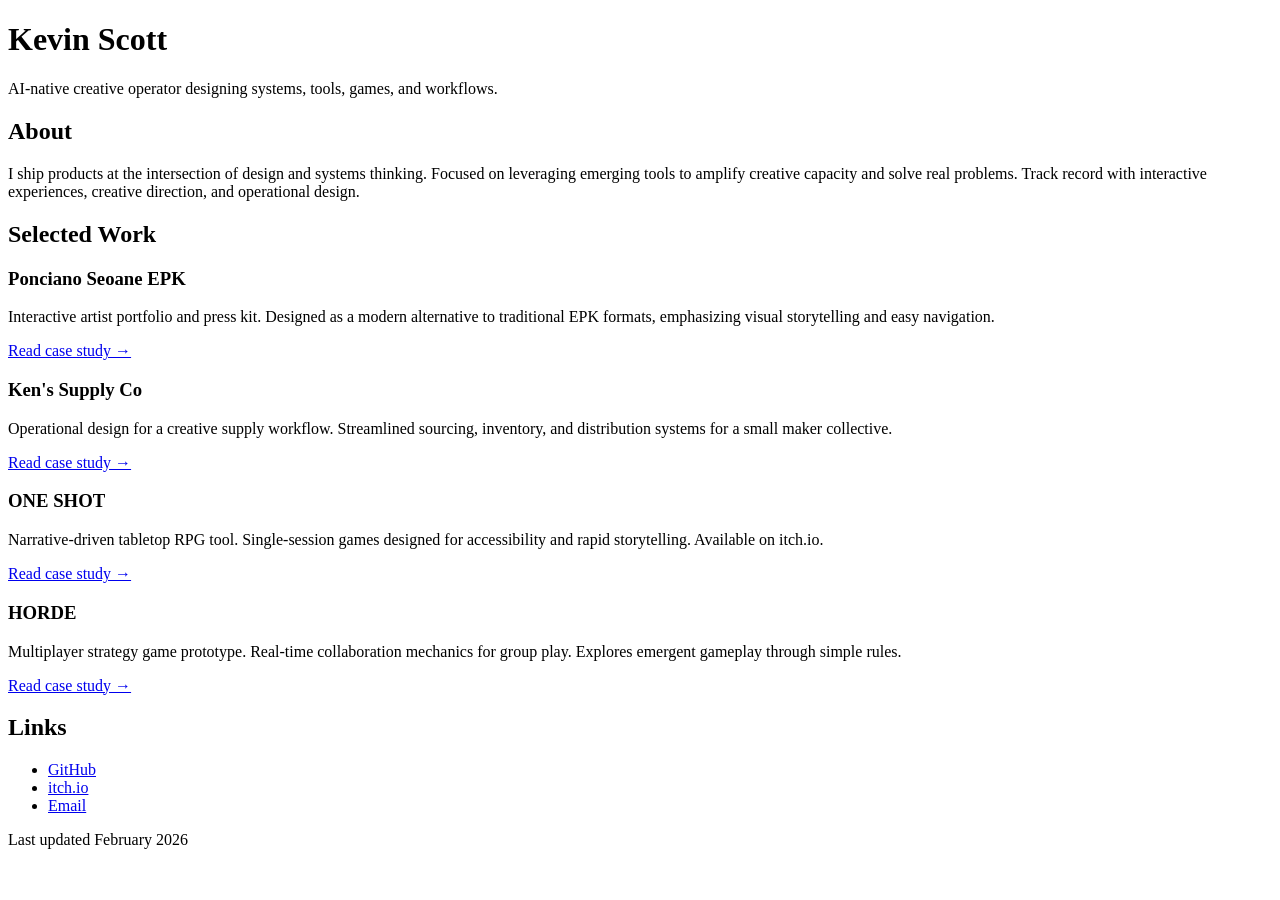
==== index.html @ b0e947a8 "Add initial HTML structure for personal website" ====
<!DOCTYPE html>
<html lang="en">
<head>
    <meta charset="UTF-8">
    <meta name="viewport" content="width=device-width, initial-scale=1.0">
    <meta name="description" content="Kevin Scott - AI-native creative operator. Systems, tools, games, workflows.">
    <title>Kevin Scott</title>
    <link rel="stylesheet" href="styles.css">
</head>
<body>
    <div class="container">
        <header>
            <h1>Kevin Scott</h1>
            <p class="tagline">AI-native creative operator designing systems, tools, games, and workflows.</p>
        </header>

        <section class="about">
            <h2>About</h2>
            <p>I ship products at the intersection of design and systems thinking. Focused on leveraging emerging tools to amplify creative capacity and solve real problems. Track record with interactive experiences, creative direction, and operational design.</p>
        </section>

        <section class="selected-work">
            <h2>Selected Work</h2>
            <div class="projects-grid">
                <article class="project-card">
                    <h3>Ponciano Seoane EPK</h3>
                    <p>Interactive artist portfolio and press kit. Designed as a modern alternative to traditional EPK formats, emphasizing visual storytelling and easy navigation.</p>
                    <a href="projects/ponciano-epk.html" class="card-link">Read case study →</a>
                </article>

                <article class="project-card">
                    <h3>Ken's Supply Co</h3>
                    <p>Operational design for a creative supply workflow. Streamlined sourcing, inventory, and distribution systems for a small maker collective.</p>
                    <a href="projects/kens-supply-co.html" class="card-link">Read case study →</a>
                </article>

                <article class="project-card">
                    <h3>ONE SHOT</h3>
                    <p>Narrative-driven tabletop RPG tool. Single-session games designed for accessibility and rapid storytelling. Available on itch.io.</p>
                    <a href="projects/one-shot.html" class="card-link">Read case study →</a>
                </article>

                <article class="project-card">
                    <h3>HORDE</h3>
                    <p>Multiplayer strategy game prototype. Real-time collaboration mechanics for group play. Explores emergent gameplay through simple rules.</p>
                    <a href="projects/horde.html" class="card-link">Read case study →</a>
                </article>
            </div>
        </section>

        <section class="links-section">
            <h2>Links</h2>
            <ul class="links-list">
                <li><a href="https://github.com" target="_blank">GitHub</a></li>
                <li><a href="https://itch.io" target="_blank">itch.io</a></li>
                <li><a href="mailto:hello@example.com">Email</a></li>
            </ul>
        </section>

        <footer>
            <p>Last updated <span id="last-updated">February 2026</span></p>
        </footer>
    </div>
</body>
</html>
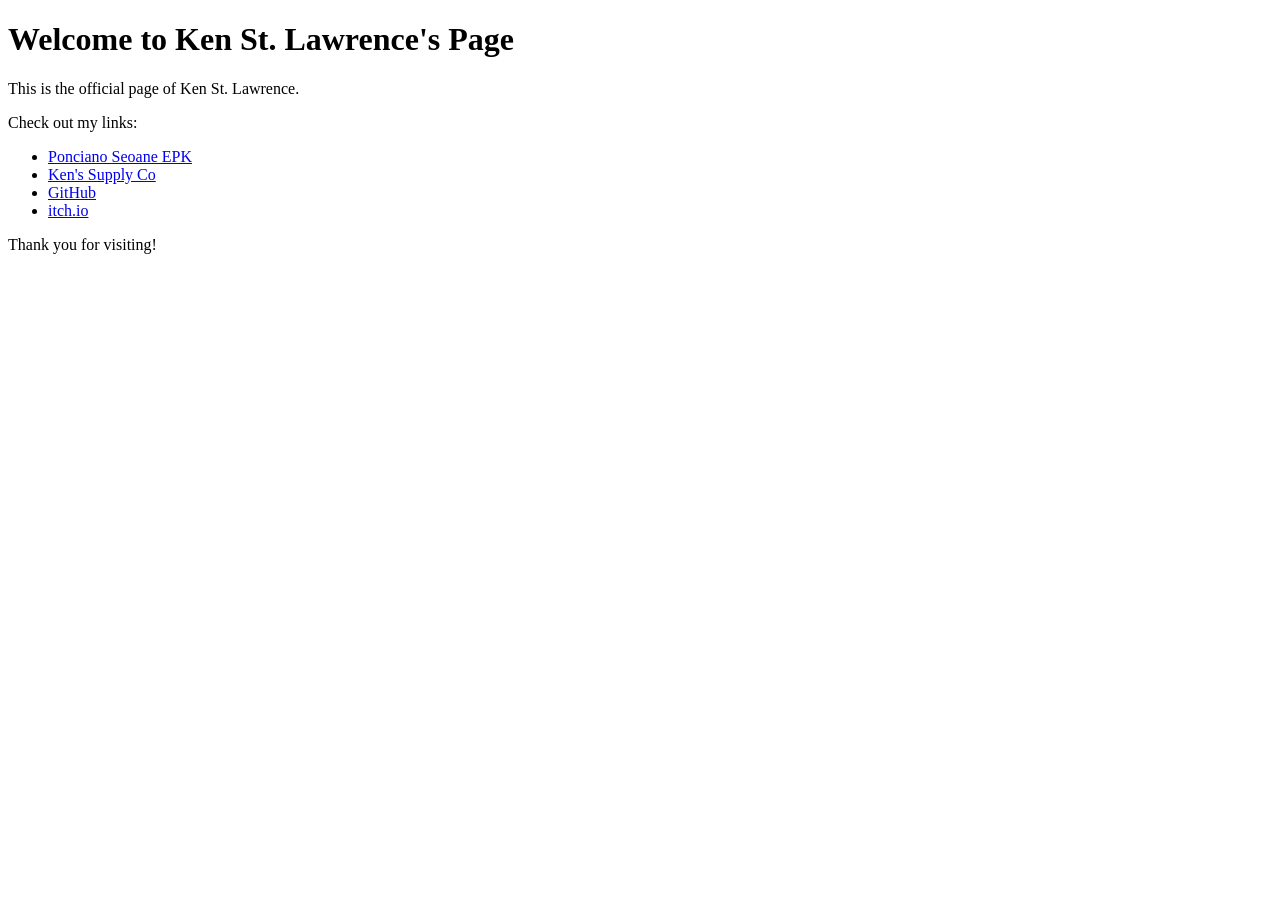
==== commit 4530a247: "Update index.html to change 'Kevin Scott' to 'Ken St. Lawrence' and update links" ====
--- a/index.html
+++ b/index.html
@@ -3,63 +3,18 @@
 <head>
     <meta charset="UTF-8">
     <meta name="viewport" content="width=device-width, initial-scale=1.0">
-    <meta name="description" content="Kevin Scott - AI-native creative operator. Systems, tools, games, workflows.">
-    <title>Kevin Scott</title>
-    <link rel="stylesheet" href="styles.css">
+    <title>Ken St. Lawrence</title>
 </head>
 <body>
-    <div class="container">
-        <header>
-            <h1>Kevin Scott</h1>
-            <p class="tagline">AI-native creative operator designing systems, tools, games, and workflows.</p>
-        </header>
-
-        <section class="about">
-            <h2>About</h2>
-            <p>I ship products at the intersection of design and systems thinking. Focused on leveraging emerging tools to amplify creative capacity and solve real problems. Track record with interactive experiences, creative direction, and operational design.</p>
-        </section>
-
-        <section class="selected-work">
-            <h2>Selected Work</h2>
-            <div class="projects-grid">
-                <article class="project-card">
-                    <h3>Ponciano Seoane EPK</h3>
-                    <p>Interactive artist portfolio and press kit. Designed as a modern alternative to traditional EPK formats, emphasizing visual storytelling and easy navigation.</p>
-                    <a href="projects/ponciano-epk.html" class="card-link">Read case study →</a>
-                </article>
-
-                <article class="project-card">
-                    <h3>Ken's Supply Co</h3>
-                    <p>Operational design for a creative supply workflow. Streamlined sourcing, inventory, and distribution systems for a small maker collective.</p>
-                    <a href="projects/kens-supply-co.html" class="card-link">Read case study →</a>
-                </article>
-
-                <article class="project-card">
-                    <h3>ONE SHOT</h3>
-                    <p>Narrative-driven tabletop RPG tool. Single-session games designed for accessibility and rapid storytelling. Available on itch.io.</p>
-                    <a href="projects/one-shot.html" class="card-link">Read case study →</a>
-                </article>
-
-                <article class="project-card">
-                    <h3>HORDE</h3>
-                    <p>Multiplayer strategy game prototype. Real-time collaboration mechanics for group play. Explores emergent gameplay through simple rules.</p>
-                    <a href="projects/horde.html" class="card-link">Read case study →</a>
-                </article>
-            </div>
-        </section>
-
-        <section class="links-section">
-            <h2>Links</h2>
-            <ul class="links-list">
-                <li><a href="https://github.com" target="_blank">GitHub</a></li>
-                <li><a href="https://itch.io" target="_blank">itch.io</a></li>
-                <li><a href="mailto:hello@example.com">Email</a></li>
-            </ul>
-        </section>
-
-        <footer>
-            <p>Last updated <span id="last-updated">February 2026</span></p>
-        </footer>
-    </div>
+    <h1>Welcome to Ken St. Lawrence's Page</h1>
+    <p>This is the official page of Ken St. Lawrence.</p>
+    <p>Check out my links:</p>
+    <ul>
+        <li><a href="https://ponciano-seoane-press.framer.website/">Ponciano Seoane EPK</a></li>
+        <li><a href="https://www.ebay.com/usr/kens_supply_co">Ken's Supply Co</a></li>
+        <li><a href="https://github.com/KenStLawrence">GitHub</a></li>
+        <li><a href="https://ggops.itch.io/">itch.io</a></li>
+    </ul>
+    <p>Thank you for visiting!</p>
 </body>
-</html>
+</html>
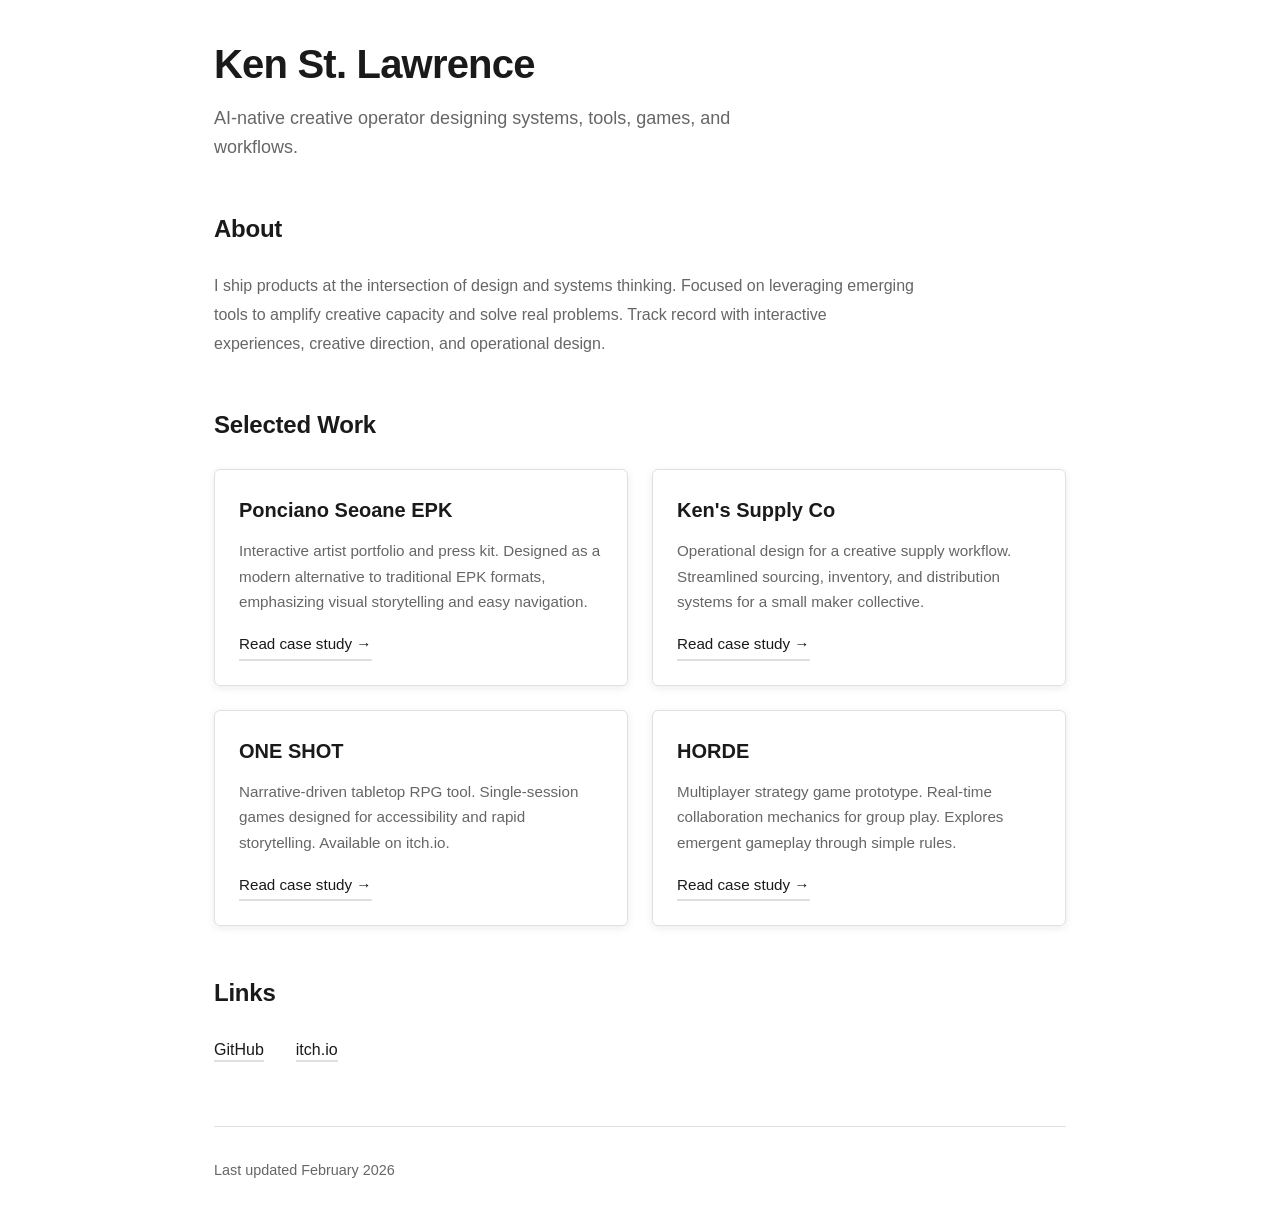
==== commit e74f5781: "Revamp index.html with new layout and content Updated the structure and content of the HTML page to " ====
--- a/index.html
+++ b/index.html
@@ -3,18 +3,62 @@
 <head>
     <meta charset="UTF-8">
     <meta name="viewport" content="width=device-width, initial-scale=1.0">
+    <meta name="description" content="Ken St. Lawrence - AI-native creative operator. Systems, tools, games, workflows.">
     <title>Ken St. Lawrence</title>
+    <link rel="stylesheet" href="styles.css">
 </head>
 <body>
-    <h1>Welcome to Ken St. Lawrence's Page</h1>
-    <p>This is the official page of Ken St. Lawrence.</p>
-    <p>Check out my links:</p>
-    <ul>
-        <li><a href="https://ponciano-seoane-press.framer.website/">Ponciano Seoane EPK</a></li>
-        <li><a href="https://www.ebay.com/usr/kens_supply_co">Ken's Supply Co</a></li>
-        <li><a href="https://github.com/KenStLawrence">GitHub</a></li>
-        <li><a href="https://ggops.itch.io/">itch.io</a></li>
-    </ul>
-    <p>Thank you for visiting!</p>
+    <div class="container">
+        <header>
+            <h1>Ken St. Lawrence</h1>
+            <p class="tagline">AI-native creative operator designing systems, tools, games, and workflows.</p>
+        </header>
+
+        <section class="about">
+            <h2>About</h2>
+            <p>I ship products at the intersection of design and systems thinking. Focused on leveraging emerging tools to amplify creative capacity and solve real problems. Track record with interactive experiences, creative direction, and operational design.</p>
+        </section>
+
+        <section class="selected-work">
+            <h2>Selected Work</h2>
+            <div class="projects-grid">
+                <article class="project-card">
+                    <h3>Ponciano Seoane EPK</h3>
+                    <p>Interactive artist portfolio and press kit. Designed as a modern alternative to traditional EPK formats, emphasizing visual storytelling and easy navigation.</p>
+                    <a href="projects/ponciano-epk.html" class="card-link">Read case study →</a>
+                </article>
+
+                <article class="project-card">
+                    <h3>Ken's Supply Co</h3>
+                    <p>Operational design for a creative supply workflow. Streamlined sourcing, inventory, and distribution systems for a small maker collective.</p>
+                    <a href="projects/kens-supply-co.html" class="card-link">Read case study →</a>
+                </article>
+
+                <article class="project-card">
+                    <h3>ONE SHOT</h3>
+                    <p>Narrative-driven tabletop RPG tool. Single-session games designed for accessibility and rapid storytelling. Available on itch.io.</p>
+                    <a href="projects/one-shot.html" class="card-link">Read case study →</a>
+                </article>
+
+                <article class="project-card">
+                    <h3>HORDE</h3>
+                    <p>Multiplayer strategy game prototype. Real-time collaboration mechanics for group play. Explores emergent gameplay through simple rules.</p>
+                    <a href="projects/horde.html" class="card-link">Read case study →</a>
+                </article>
+            </div>
+        </section>
+
+        <section class="links-section">
+            <h2>Links</h2>
+            <ul class="links-list">
+                <li><a href="https://github.com/KenStLawrence" target="_blank">GitHub</a></li>
+                <li><a href="https://ggops.itch.io/" target="_blank">itch.io</a></li>
+            </ul>
+        </section>
+
+        <footer>
+            <p>Last updated <span id="last-updated">February 2026</span></p>
+        </footer>
+    </div>
 </body>
-</html>+</html>
--- a/styles.css
+++ b/styles.css
@@ -0,0 +1,266 @@
+/* System font stack for modern, clean appearance */
+:root {
+    --font-family: -apple-system, BlinkMacSystemFont, "Segoe UI", Roboto, "Helvetica Neue", Arial, sans-serif;
+    --text-dark: #1a1a1a;
+    --text-light: #666;
+    --bg-white: #ffffff;
+    --border-color: #e0e0e0;
+    --shadow: 0 2px 8px rgba(0, 0, 0, 0.08);
+}
+
+* {
+    margin: 0;
+    padding: 0;
+    box-sizing: border-box;
+}
+
+html {
+    scroll-behavior: smooth;
+}
+
+body {
+    font-family: var(--font-family);
+    background-color: var(--bg-white);
+    color: var(--text-dark);
+    line-height: 1.6;
+}
+
+.container {
+    max-width: 900px;
+    margin: 0 auto;
+    padding: 2rem 1.5rem;
+}
+
+/* Header */
+header {
+    margin-bottom: 3rem;
+}
+
+header h1 {
+    font-size: 2.5rem;
+    font-weight: 600;
+    margin-bottom: 0.5rem;
+    letter-spacing: -0.02em;
+}
+
+.tagline {
+    font-size: 1.125rem;
+    color: var(--text-light);
+    max-width: 600px;
+}
+
+/* Sections */
+section {
+    margin-bottom: 3rem;
+}
+
+h2 {
+    font-size: 1.5rem;
+    font-weight: 600;
+    margin-bottom: 1.5rem;
+    letter-spacing: -0.01em;
+}
+
+/* About section */
+.about p {
+    font-size: 1rem;
+    color: var(--text-light);
+    line-height: 1.8;
+    max-width: 700px;
+}
+
+/* Projects grid */
+.projects-grid {
+    display: grid;
+    grid-template-columns: repeat(auto-fit, minmax(400px, 1fr));
+    gap: 1.5rem;
+}
+
+.project-card {
+    padding: 1.5rem;
+    border: 1px solid var(--border-color);
+    border-radius: 6px;
+    background-color: var(--bg-white);
+    box-shadow: var(--shadow);
+    transition: box-shadow 0.2s ease;
+}
+
+.project-card:hover {
+    box-shadow: 0 4px 12px rgba(0, 0, 0, 0.12);
+}
+
+.project-card h3 {
+    font-size: 1.25rem;
+    font-weight: 600;
+    margin-bottom: 0.75rem;
+}
+
+.project-card p {
+    font-size: 0.95rem;
+    color: var(--text-light);
+    margin-bottom: 1rem;
+    line-height: 1.7;
+}
+
+.card-link {
+    display: inline-block;
+    color: var(--text-dark);
+    text-decoration: none;
+    font-weight: 500;
+    font-size: 0.95rem;
+    border-bottom: 2px solid var(--border-color);
+    padding-bottom: 2px;
+    transition: border-color 0.2s ease;
+}
+
+.card-link:hover {
+    border-bottom-color: var(--text-dark);
+}
+
+/* Links section */
+.links-list {
+    list-style: none;
+    display: flex;
+    gap: 2rem;
+    flex-wrap: wrap;
+}
+
+.links-list a {
+    color: var(--text-dark);
+    text-decoration: none;
+    font-weight: 500;
+    border-bottom: 2px solid var(--border-color);
+    padding-bottom: 2px;
+    transition: border-color 0.2s ease;
+}
+
+.links-list a:hover {
+    border-bottom-color: var(--text-dark);
+}
+
+/* Footer */
+footer {
+    margin-top: 4rem;
+    padding-top: 2rem;
+    border-top: 1px solid var(--border-color);
+    color: var(--text-light);
+    font-size: 0.9rem;
+}
+
+/* Case study pages */
+.case-study {
+    max-width: 750px;
+    margin: 0 auto;
+}
+
+.case-study h1 {
+    font-size: 2rem;
+    font-weight: 600;
+    margin-bottom: 0.5rem;
+}
+
+.meta {
+    font-size: 0.95rem;
+    color: var(--text-light);
+    margin-bottom: 2rem;
+    padding-bottom: 1.5rem;
+    border-bottom: 1px solid var(--border-color);
+}
+
+.case-study h2 {
+    font-size: 1.25rem;
+    margin-top: 2rem;
+    margin-bottom: 1rem;
+}
+
+.case-study ul {
+    margin-left: 1.5rem;
+    margin-bottom: 1.5rem;
+    color: var(--text-light);
+}
+
+.case-study li {
+    margin-bottom: 0.75rem;
+    line-height: 1.7;
+}
+
+.case-study p {
+    color: var(--text-light);
+    margin-bottom: 1rem;
+    line-height: 1.8;
+}
+
+.case-study-links {
+    margin-top: 2.5rem;
+    padding-top: 1.5rem;
+    border-top: 1px solid var(--border-color);
+}
+
+.case-study-links p {
+    margin-bottom: 0.5rem;
+}
+
+.case-study-links a {
+    color: var(--text-dark);
+    text-decoration: none;
+    font-weight: 500;
+    border-bottom: 2px solid var(--border-color);
+    padding-bottom: 2px;
+    transition: border-color 0.2s ease;
+}
+
+.case-study-links a:hover {
+    border-bottom-color: var(--text-dark);
+}
+
+.back-link {
+    display: inline-block;
+    margin-bottom: 2rem;
+    color: var(--text-dark);
+    text-decoration: none;
+    font-weight: 500;
+    border-bottom: 2px solid var(--border-color);
+    padding-bottom: 2px;
+    transition: border-color 0.2s ease;
+}
+
+.back-link:hover {
+    border-bottom-color: var(--text-dark);
+}
+
+/* Mobile responsive */
+@media (max-width: 768px) {
+    header h1 {
+        font-size: 2rem;
+    }
+
+    .tagline {
+        font-size: 1rem;
+    }
+
+    .projects-grid {
+        grid-template-columns: 1fr;
+    }
+
+    .links-list {
+        gap: 1rem;
+    }
+
+    .case-study h1 {
+        font-size: 1.5rem;
+    }
+}
+
+@media (max-width: 480px) {
+    .container {
+        padding: 1.5rem 1rem;
+    }
+
+    header h1 {
+        font-size: 1.75rem;
+    }
+
+    h2 {
+        font-size: 1.25rem;
+    }
+}
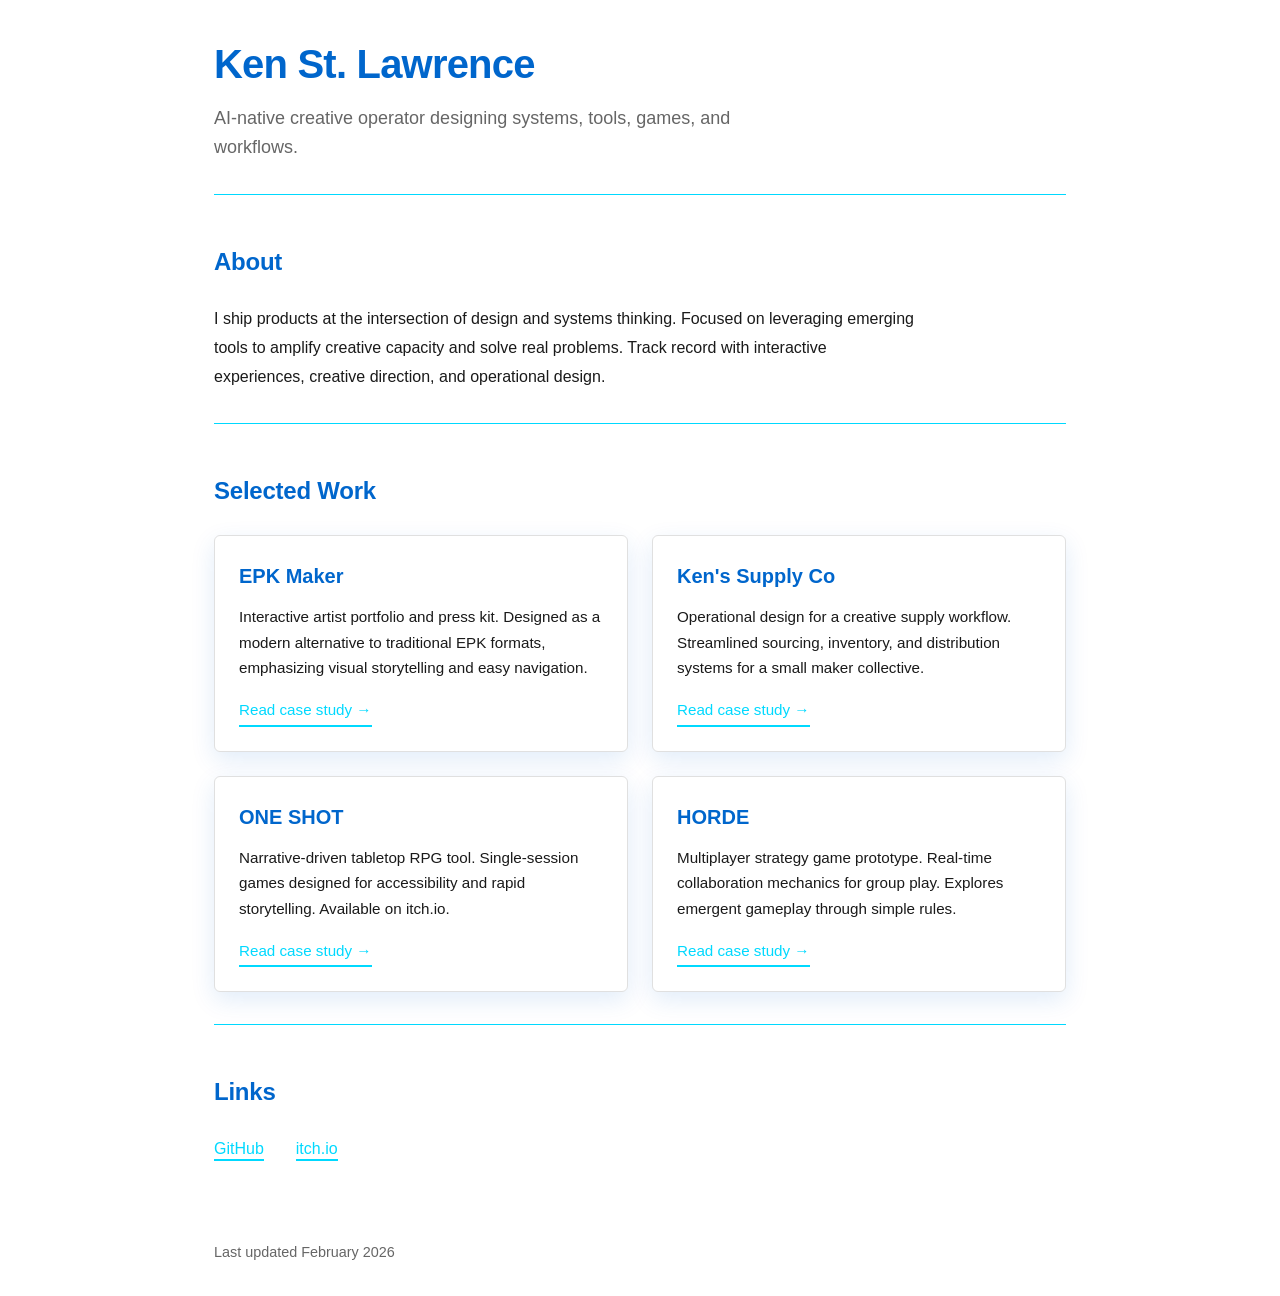
==== commit c49bcee1: "Update index.html" ====
--- a/index.html
+++ b/index.html
@@ -23,7 +23,7 @@
             <h2>Selected Work</h2>
             <div class="projects-grid">
                 <article class="project-card">
-                    <h3>Ponciano Seoane EPK</h3>
+                    <h3>EPK Maker</h3>
                     <p>Interactive artist portfolio and press kit. Designed as a modern alternative to traditional EPK formats, emphasizing visual storytelling and easy navigation.</p>
                     <a href="projects/ponciano-epk.html" class="card-link">Read case study →</a>
                 </article>
@@ -37,13 +37,13 @@
                 <article class="project-card">
                     <h3>ONE SHOT</h3>
                     <p>Narrative-driven tabletop RPG tool. Single-session games designed for accessibility and rapid storytelling. Available on itch.io.</p>
-                    <a href="projects/one-shot.html" class="card-link">Read case study →</a>
+                    <a href="projects/teledot.html" class="card-link">Read case study →</a>
                 </article>
 
                 <article class="project-card">
                     <h3>HORDE</h3>
                     <p>Multiplayer strategy game prototype. Real-time collaboration mechanics for group play. Explores emergent gameplay through simple rules.</p>
-                    <a href="projects/horde.html" class="card-link">Read case study →</a>
+                    <a href="projects/Multi Agent Verification.html" class="card-link">Read case study →</a>
                 </article>
             </div>
         </section>
--- a/styles.css
+++ b/styles.css
@@ -1,11 +1,13 @@
 /* System font stack for modern, clean appearance */
 :root {
-    --font-family: -apple-system, BlinkMacSystemFont, "Segoe UI", Roboto, "Helvetica Neue", Arial, sans-serif;
+    --primary-blue: #0066CC;
+    --accent-cyan: #00D9FF;
     --text-dark: #1a1a1a;
     --text-light: #666;
     --bg-white: #ffffff;
     --border-color: #e0e0e0;
-    --shadow: 0 2px 8px rgba(0, 0, 0, 0.08);
+    --shadow: 0 4px 12px rgba(0, 102, 204, 0.15);
+    --font-family: -apple-system, BlinkMacSystemFont, "Segoe UI", Roboto, "Helvetica Neue", Arial, sans-serif;
 }
 
 * {
@@ -34,6 +36,8 @@
 /* Header */
 header {
     margin-bottom: 3rem;
+    padding-bottom: 2rem;
+    border-bottom: 1px solid var(--accent-cyan);
 }
 
 header h1 {
@@ -41,6 +45,7 @@
     font-weight: 600;
     margin-bottom: 0.5rem;
     letter-spacing: -0.02em;
+    color: var(--primary-blue);
 }
 
 .tagline {
@@ -52,6 +57,12 @@
 /* Sections */
 section {
     margin-bottom: 3rem;
+    padding-bottom: 2rem;
+    border-bottom: 1px solid var(--accent-cyan);
+}
+
+section:last-of-type {
+    border-bottom: none;
 }
 
 h2 {
@@ -59,12 +70,13 @@
     font-weight: 600;
     margin-bottom: 1.5rem;
     letter-spacing: -0.01em;
+    color: var(--primary-blue);
 }
 
 /* About section */
 .about p {
     font-size: 1rem;
-    color: var(--text-light);
+    color: var(--text-dark);
     line-height: 1.8;
     max-width: 700px;
 }
@@ -81,40 +93,43 @@
     border: 1px solid var(--border-color);
     border-radius: 6px;
     background-color: var(--bg-white);
-    box-shadow: var(--shadow);
-    transition: box-shadow 0.2s ease;
+    box-shadow: 0 8px 24px rgba(0, 102, 204, 0.12);
+    transition: all 0.2s ease;
 }
 
 .project-card:hover {
-    box-shadow: 0 4px 12px rgba(0, 0, 0, 0.12);
+    box-shadow: 0 12px 32px rgba(0, 102, 204, 0.18);
+    transform: translateY(-2px);
 }
 
 .project-card h3 {
     font-size: 1.25rem;
     font-weight: 600;
     margin-bottom: 0.75rem;
+    color: var(--primary-blue);
 }
 
 .project-card p {
     font-size: 0.95rem;
-    color: var(--text-light);
+    color: var(--text-dark);
     margin-bottom: 1rem;
     line-height: 1.7;
 }
 
 .card-link {
     display: inline-block;
-    color: var(--text-dark);
+    color: var(--accent-cyan);
     text-decoration: none;
     font-weight: 500;
     font-size: 0.95rem;
-    border-bottom: 2px solid var(--border-color);
-    padding-bottom: 2px;
-    transition: border-color 0.2s ease;
+    border-bottom: 2px solid var(--accent-cyan);
+    padding-bottom: 2px;
+    transition: all 0.2s ease;
 }
 
 .card-link:hover {
-    border-bottom-color: var(--text-dark);
+    color: var(--primary-blue);
+    border-bottom-color: var(--primary-blue);
 }
 
 /* Links section */
@@ -126,23 +141,22 @@
 }
 
 .links-list a {
-    color: var(--text-dark);
-    text-decoration: none;
-    font-weight: 500;
-    border-bottom: 2px solid var(--border-color);
-    padding-bottom: 2px;
-    transition: border-color 0.2s ease;
+    color: var(--accent-cyan);
+    text-decoration: none;
+    font-weight: 500;
+    border-bottom: 2px solid var(--accent-cyan);
+    padding-bottom: 2px;
+    transition: all 0.2s ease;
 }
 
 .links-list a:hover {
-    border-bottom-color: var(--text-dark);
+    color: var(--primary-blue);
+    border-bottom-color: var(--primary-blue);
 }
 
 /* Footer */
 footer {
-    margin-top: 4rem;
-    padding-top: 2rem;
-    border-top: 1px solid var(--border-color);
+    margin-top: 2rem;
     color: var(--text-light);
     font-size: 0.9rem;
 }
@@ -157,6 +171,7 @@
     font-size: 2rem;
     font-weight: 600;
     margin-bottom: 0.5rem;
+    color: var(--primary-blue);
 }
 
 .meta {
@@ -164,19 +179,20 @@
     color: var(--text-light);
     margin-bottom: 2rem;
     padding-bottom: 1.5rem;
-    border-bottom: 1px solid var(--border-color);
+    border-bottom: 1px solid var(--accent-cyan);
 }
 
 .case-study h2 {
     font-size: 1.25rem;
     margin-top: 2rem;
     margin-bottom: 1rem;
+    color: var(--primary-blue);
 }
 
 .case-study ul {
     margin-left: 1.5rem;
     margin-bottom: 1.5rem;
-    color: var(--text-light);
+    color: var(--text-dark);
 }
 
 .case-study li {
@@ -185,7 +201,7 @@
 }
 
 .case-study p {
-    color: var(--text-light);
+    color: var(--text-dark);
     margin-bottom: 1rem;
     line-height: 1.8;
 }
@@ -193,7 +209,7 @@
 .case-study-links {
     margin-top: 2.5rem;
     padding-top: 1.5rem;
-    border-top: 1px solid var(--border-color);
+    border-top: 1px solid var(--accent-cyan);
 }
 
 .case-study-links p {
@@ -201,31 +217,33 @@
 }
 
 .case-study-links a {
-    color: var(--text-dark);
-    text-decoration: none;
-    font-weight: 500;
-    border-bottom: 2px solid var(--border-color);
-    padding-bottom: 2px;
-    transition: border-color 0.2s ease;
+    color: var(--accent-cyan);
+    text-decoration: none;
+    font-weight: 500;
+    border-bottom: 2px solid var(--accent-cyan);
+    padding-bottom: 2px;
+    transition: all 0.2s ease;
 }
 
 .case-study-links a:hover {
-    border-bottom-color: var(--text-dark);
+    color: var(--primary-blue);
+    border-bottom-color: var(--primary-blue);
 }
 
 .back-link {
     display: inline-block;
     margin-bottom: 2rem;
-    color: var(--text-dark);
-    text-decoration: none;
-    font-weight: 500;
-    border-bottom: 2px solid var(--border-color);
-    padding-bottom: 2px;
-    transition: border-color 0.2s ease;
+    color: var(--accent-cyan);
+    text-decoration: none;
+    font-weight: 500;
+    border-bottom: 2px solid var(--accent-cyan);
+    padding-bottom: 2px;
+    transition: all 0.2s ease;
 }
 
 .back-link:hover {
-    border-bottom-color: var(--text-dark);
+    color: var(--primary-blue);
+    border-bottom-color: var(--primary-blue);
 }
 
 /* Mobile responsive */
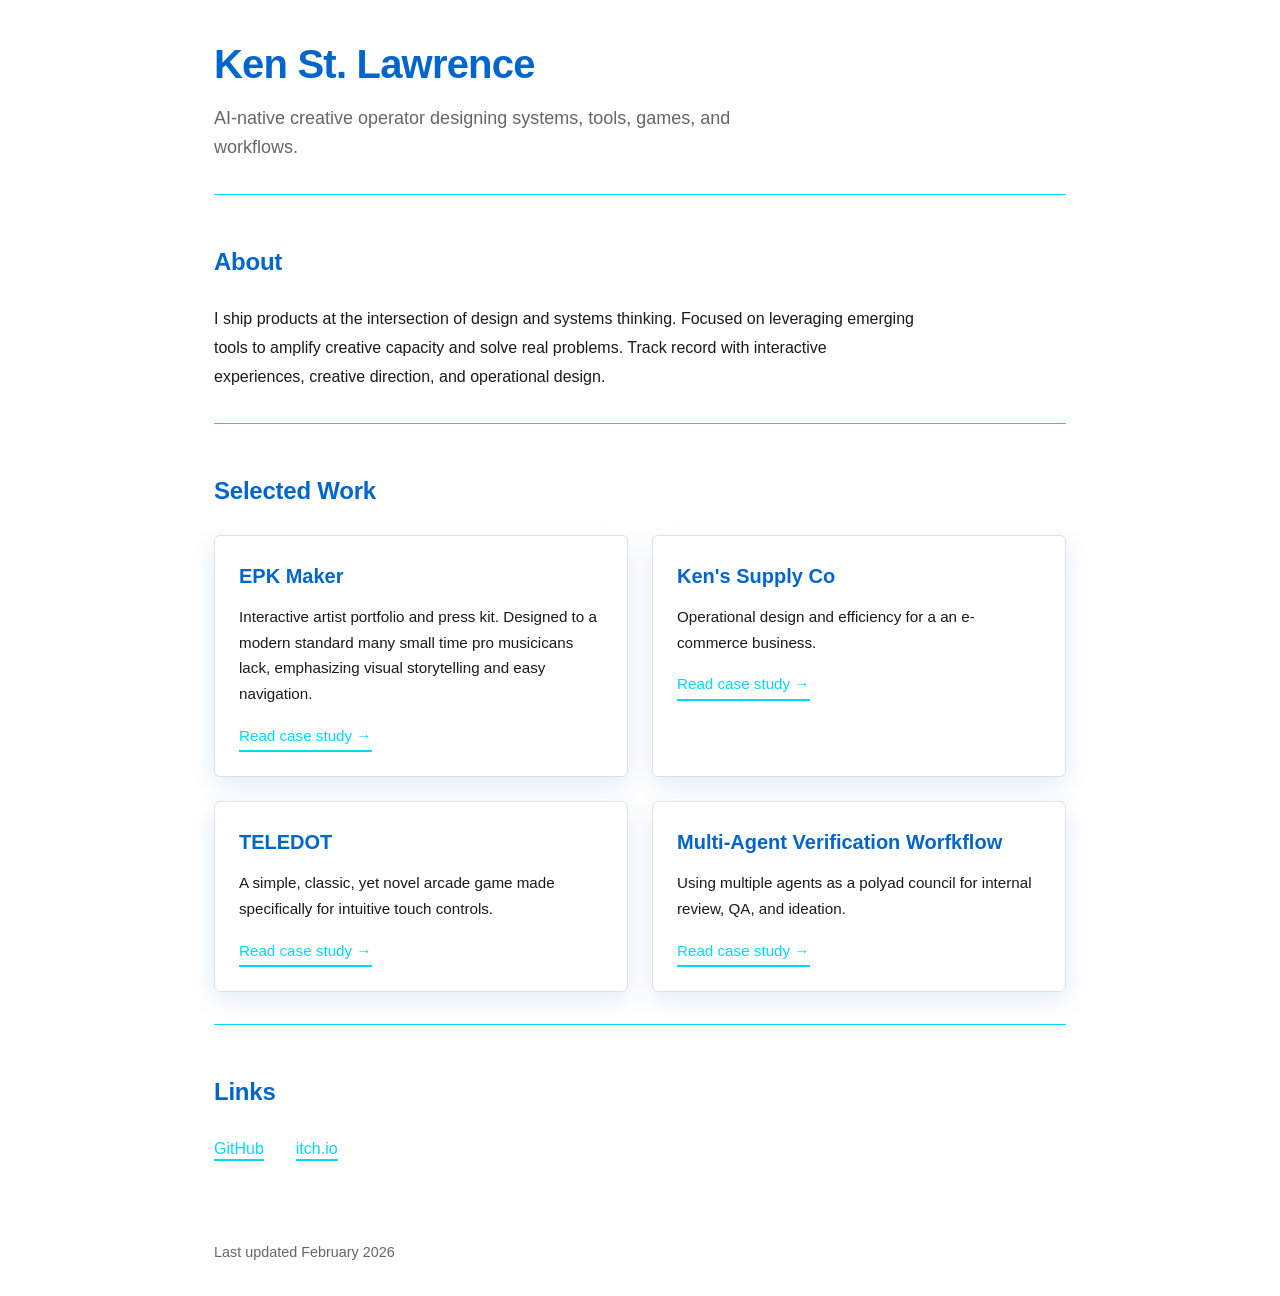
==== commit 1a922836: "Update index.html" ====
--- a/index.html
+++ b/index.html
@@ -24,26 +24,26 @@
             <div class="projects-grid">
                 <article class="project-card">
                     <h3>EPK Maker</h3>
-                    <p>Interactive artist portfolio and press kit. Designed as a modern alternative to traditional EPK formats, emphasizing visual storytelling and easy navigation.</p>
+                    <p>Interactive artist portfolio and press kit. Designed to a modern standard many small time pro musicicans lack, emphasizing visual storytelling and easy navigation.</p>
                     <a href="projects/ponciano-epk.html" class="card-link">Read case study →</a>
                 </article>
 
                 <article class="project-card">
                     <h3>Ken's Supply Co</h3>
-                    <p>Operational design for a creative supply workflow. Streamlined sourcing, inventory, and distribution systems for a small maker collective.</p>
+                    <p>Operational design and efficiency for a an e-commerce business.</p>
                     <a href="projects/kens-supply-co.html" class="card-link">Read case study →</a>
                 </article>
 
                 <article class="project-card">
-                    <h3>ONE SHOT</h3>
-                    <p>Narrative-driven tabletop RPG tool. Single-session games designed for accessibility and rapid storytelling. Available on itch.io.</p>
+                    <h3>TELEDOT</h3>
+                    <p>A simple, classic, yet novel arcade game made specifically for intuitive touch controls.</p>
                     <a href="projects/teledot.html" class="card-link">Read case study →</a>
                 </article>
 
                 <article class="project-card">
-                    <h3>HORDE</h3>
-                    <p>Multiplayer strategy game prototype. Real-time collaboration mechanics for group play. Explores emergent gameplay through simple rules.</p>
-                    <a href="projects/Multi Agent Verification.html" class="card-link">Read case study →</a>
+                    <h3>Multi-Agent Verification Worfkflow</h3>
+                    <p>Using multiple agents as a polyad council for internal review, QA, and ideation.</p>
+                    <a href="projects/MAVW.html" class="card-link">Read case study →</a>
                 </article>
             </div>
         </section>
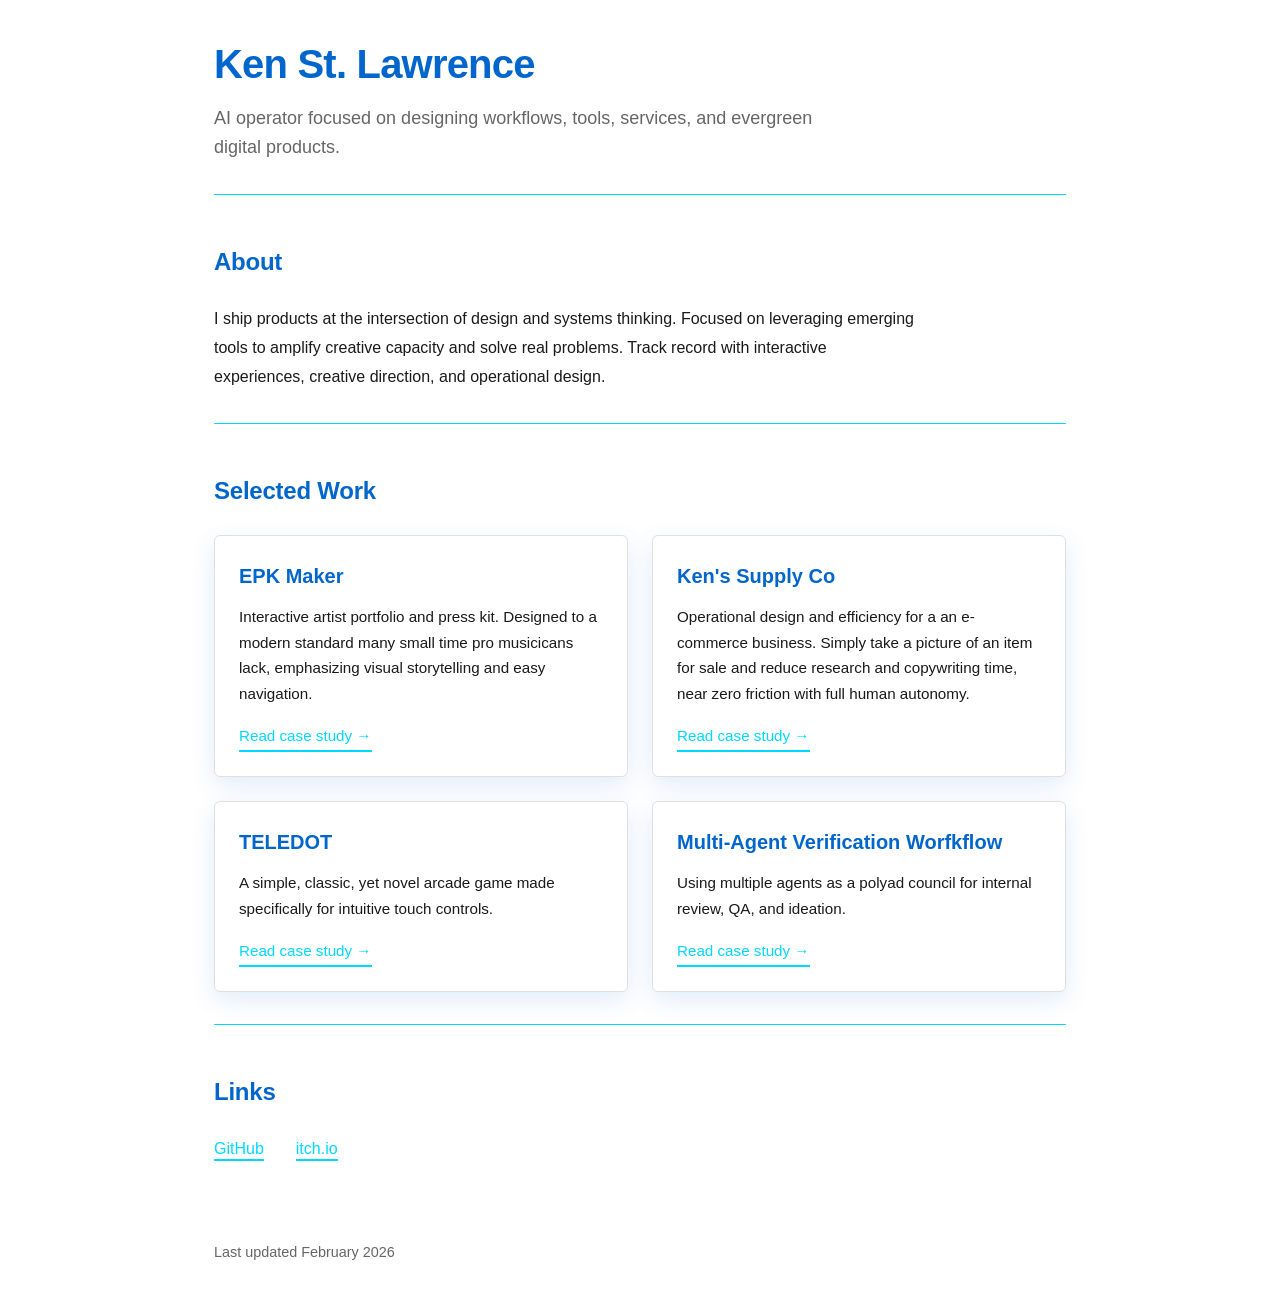
==== commit 91574934: "Update index.html" ====
--- a/index.html
+++ b/index.html
@@ -11,7 +11,7 @@
     <div class="container">
         <header>
             <h1>Ken St. Lawrence</h1>
-            <p class="tagline">AI-native creative operator designing systems, tools, games, and workflows.</p>
+            <p class="tagline">AI operator focused on designing workflows, tools, services, and evergreen digital products.</p>
         </header>
 
         <section class="about">
@@ -30,7 +30,7 @@
 
                 <article class="project-card">
                     <h3>Ken's Supply Co</h3>
-                    <p>Operational design and efficiency for a an e-commerce business.</p>
+                    <p>Operational design and efficiency for a an e-commerce business. Simply take a picture of an item for sale and reduce research and copywriting time, near zero friction with full human autonomy.</p>
                     <a href="projects/kens-supply-co.html" class="card-link">Read case study →</a>
                 </article>
 
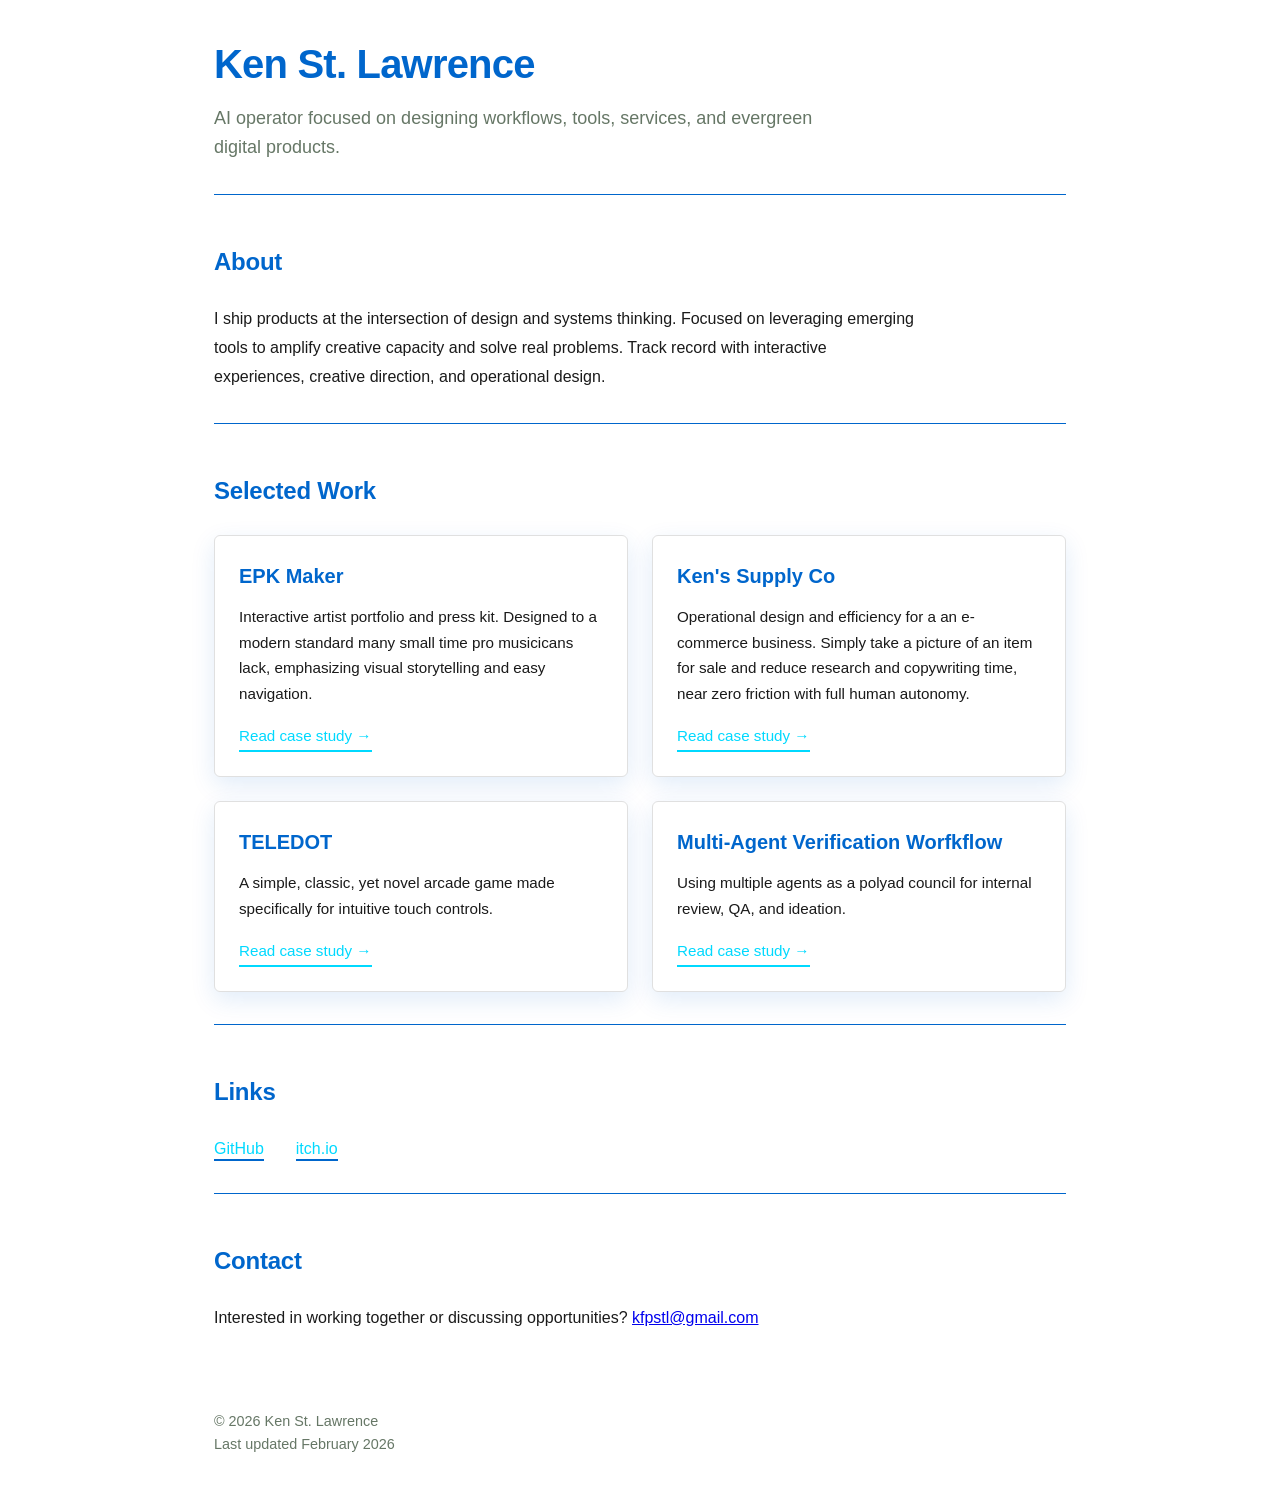
==== commit 6cc61a86: "Update index.html" ====
--- a/index.html
+++ b/index.html
@@ -55,8 +55,17 @@
                 <li><a href="https://ggops.itch.io/" target="_blank">itch.io</a></li>
             </ul>
         </section>
-
+        
+        <section class="contact-section">
+    <h2>Contact</h2>
+    <p>
+        Interested in working together or discussing opportunities?
+        <a href="mailto:kfpstl@gmail.com">kfpstl@gmail.com</a>
+    </p>
+        </section>
+        
         <footer>
+            <p>© 2026 Ken St. Lawrence</p>
             <p>Last updated <span id="last-updated">February 2026</span></p>
         </footer>
     </div>
--- a/styles.css
+++ b/styles.css
@@ -3,7 +3,7 @@
     --primary-blue: #0066CC;
     --accent-cyan: #00D9FF;
     --text-dark: #1a1a1a;
-    --text-light: #666;
+    --text-light: #676;
     --bg-white: #ffffff;
     --border-color: #e0e0e0;
     --shadow: 0 4px 12px rgba(0, 102, 204, 0.15);
@@ -37,7 +37,7 @@
 header {
     margin-bottom: 3rem;
     padding-bottom: 2rem;
-    border-bottom: 1px solid var(--accent-cyan);
+    border-bottom: 1px solid var(--primary-blue);
 }
 
 header h1 {
@@ -58,7 +58,7 @@
 section {
     margin-bottom: 3rem;
     padding-bottom: 2rem;
-    border-bottom: 1px solid var(--accent-cyan);
+    border-bottom: 1px solid var(--primary-blue);
 }
 
 section:last-of-type {
@@ -144,7 +144,7 @@
     color: var(--accent-cyan);
     text-decoration: none;
     font-weight: 500;
-    border-bottom: 2px solid var(--accent-cyan);
+    border-bottom: 2px solid var(--primary-blue);
     padding-bottom: 2px;
     transition: all 0.2s ease;
 }
